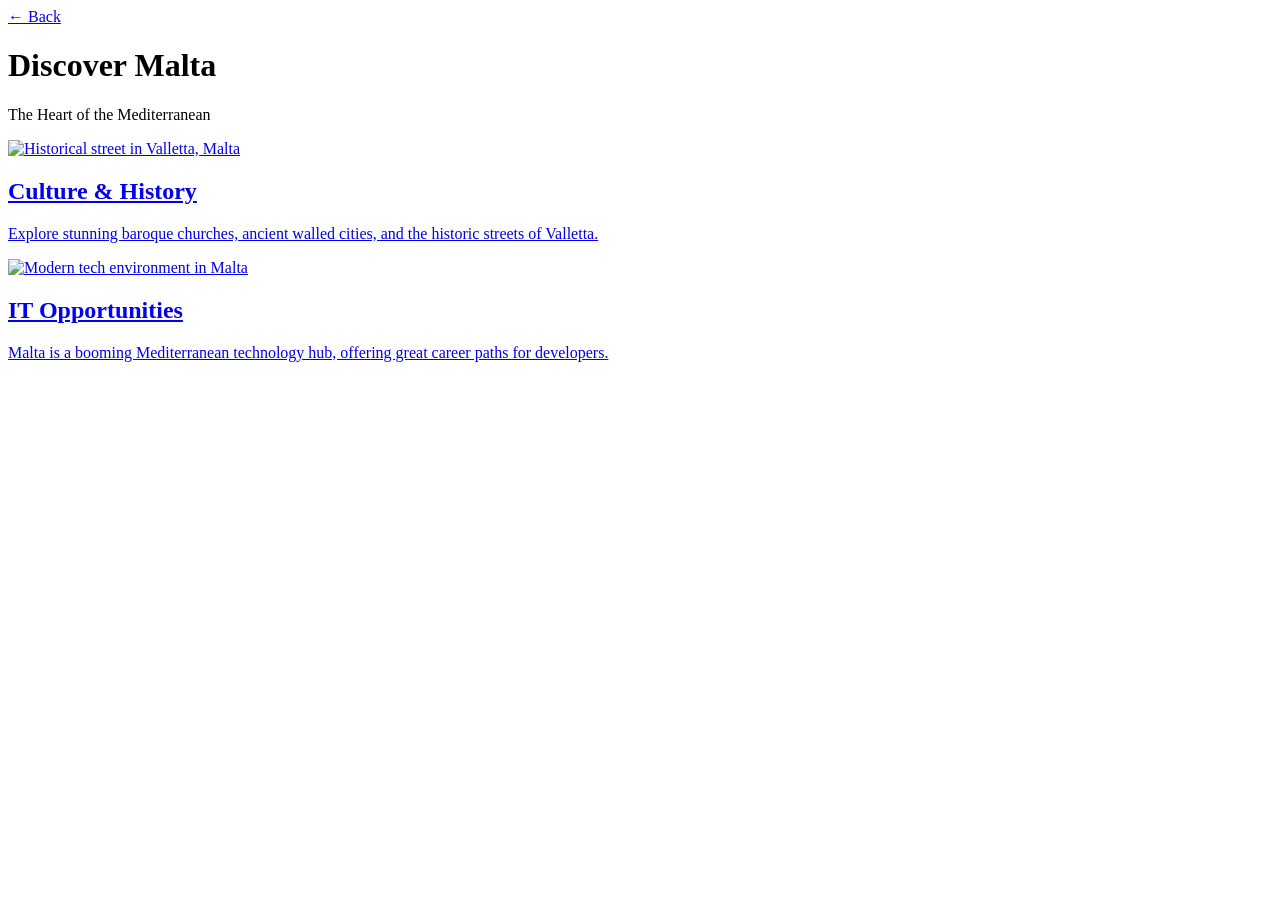
==== index.html @ b504cbeb "index.html" ====
<!DOCTYPE html>
<html lang="en">
<head>
    <meta charset="UTF-8">
    <meta name="viewport" content="width=device-width, initial-scale=1.0">
    <title>Discover Malta - Tourism Guide</title>
    <!-- Ajustado para 'style.css' conforme você organizou na sua pasta -->
    <link rel="stylesheet" href="css/style.css"> 
</head>
<body>

    <!-- Back button connected to your homepage -->
    <a href="index.html" class="back-btn">← Back</a>

    <header class="main-header">
        <h1>Discover Malta</h1>
        <p class="subtitle">The Heart of the Mediterranean</p>
    </header>

    <main class="container">
        <!-- The 'cards-grid' container activates your CSS columns -->
        <div class="cards-grid">
            
            <!-- CARD 1: CULTURE -->
            <a href="#" class="card-discreto">
                <div class="card-image-wrapper">
                    <!-- Replace 'culture.jpg' with your real image path later -->
                    <img src="culture.jpg" class="card-thumb" alt="Historical street in Valletta, Malta">
                </div>
                <div class="card-content">
                    <h2>Culture & History</h2>
                    <p>Explore stunning baroque churches, ancient walled cities, and the historic streets of Valletta.</p>
                </div>
            </a>

            <!-- CARD 2: TECH HUB / OPPORTUNITIES -->
            <a href="#" class="card-discreto">
                <div class="card-image-wrapper">
                    <!-- Replace 'tech.jpg' with your real image path later -->
                    <img src="tech.jpg" class="card-thumb" alt="Modern tech environment in Malta">
                </div>
                <div class="card-content">
                    <h2>IT Opportunities</h2>
                    <p>Malta is a booming Mediterranean technology hub, offering great career paths for developers.</p>
                </div>
            </a>

        </div>
    </main>

</body>
</html>
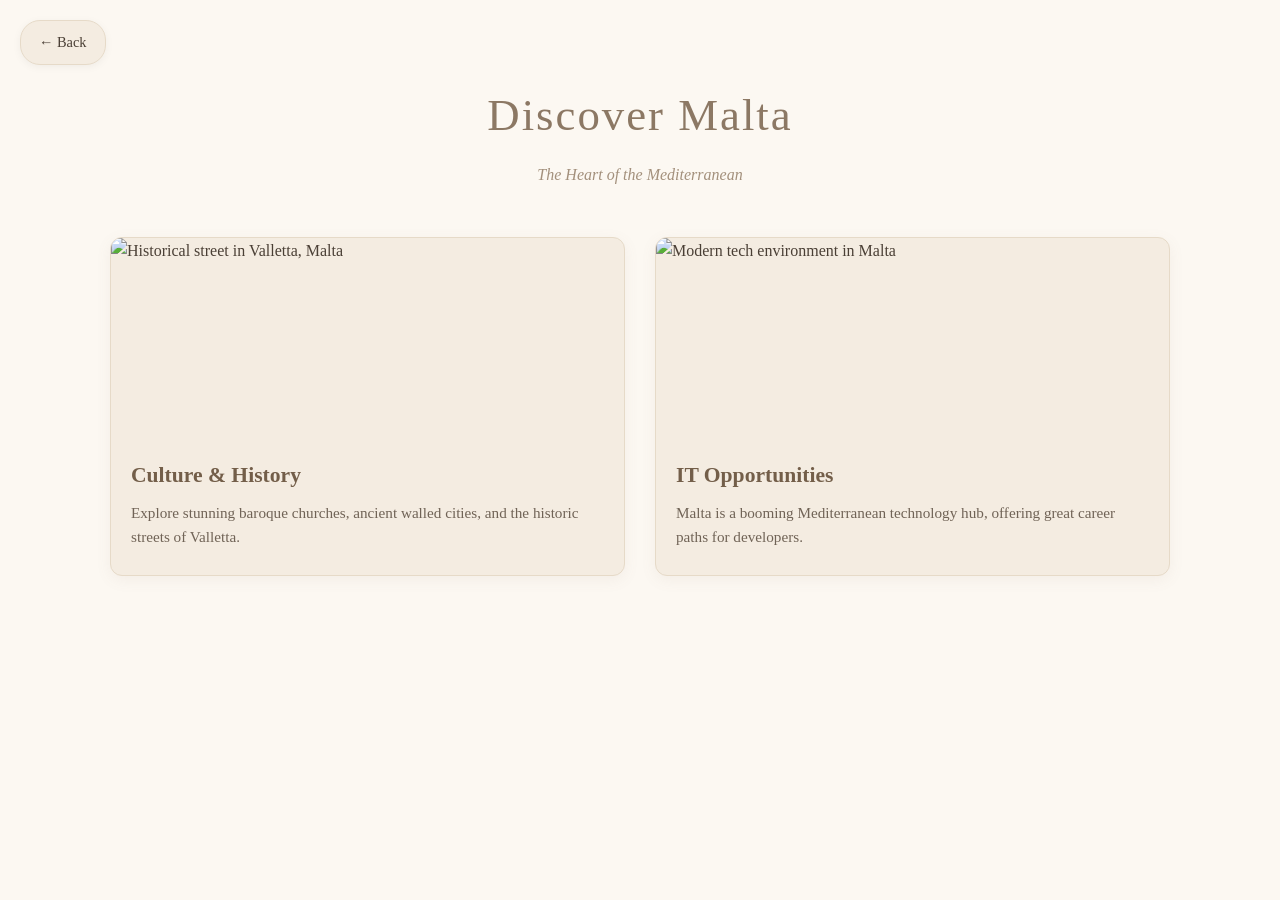
==== commit 02de6fea: "index.html" ====
--- a/index.html
+++ b/index.html
@@ -5,7 +5,7 @@
     <meta name="viewport" content="width=device-width, initial-scale=1.0">
     <title>Discover Malta - Tourism Guide</title>
     <!-- Ajustado para 'style.css' conforme você organizou na sua pasta -->
-    <link rel="stylesheet" href="css/style.css"> 
+    <link rel="stylesheet" href="style.css"> 
 </head>
 <body>
 
--- a/style.css
+++ b/style.css
@@ -0,0 +1,393 @@
+/* ==========================================
+   Configurações Gerais e Cores de Malta
+   ========================================== */
+* {
+    margin: 0;
+    padding: 0;
+    box-sizing: border-box;
+    font-family: 'Segoe UI', Georgia, serif;
+}
+
+body {
+    background-color: #fcf8f2; /* Creme suave */
+    color: #4a3f35; /* Marrom escuro */
+    transition: background-color 0.3s ease, color 0.3s ease, opacity 0.3s ease;
+    min-height: 100vh;
+}
+
+/* Cabeçalho Principal */
+.main-header {
+    text-align: center;
+    padding: 80px 20px 20px 20px;
+}
+
+.main-header h1 {
+    font-size: 2.8rem;
+    color: #8c7864; /* Tom de pedra calcária escura */
+    font-weight: 400;
+    letter-spacing: 2px;
+    margin-bottom: 10px;
+}
+
+.main-header .subtitle {
+    font-size: 1rem;
+    color: #a3907c;
+    font-style: italic;
+}
+
+/* ==========================================
+   Grid de Cards de Alto Impacto
+   ========================================== */
+.container {
+    max-width: 1100px;
+    margin: 0 auto;
+    padding: 30px 20px;
+}
+
+.cards-grid {
+    display: grid;
+    grid-template-columns: repeat(auto-fit, minmax(300px, 1fr));
+    gap: 30px;
+}
+
+/* ==========================================
+   Estilo do Card com Imagem Total
+   ========================================== */
+.card-discreto {
+    background-color: #f4ece1; /* Bege calcário */
+    border: 1px solid #e6dac8;
+    border-radius: 12px;
+    text-decoration: none;
+    color: #4a3f35;
+    display: flex;
+    flex-direction: column;
+    overflow: hidden; /* Corta a imagem nas bordas arredondadas do card */
+    box-shadow: 0 4px 15px rgba(140, 120, 100, 0.08);
+    transition: transform 0.3s ease, box-shadow 0.3s ease, background-color 0.3s ease;
+}
+
+.card-discreto:hover {
+    background-color: #ebe0cf;
+    transform: translateY(-6px) !important;
+    box-shadow: 0 12px 24px rgba(140, 120, 100, 0.18);
+}
+
+/* Container da Imagem ocupando 100% de largura */
+.card-image-wrapper {
+    width: 100%;
+    height: 200px;
+    overflow: hidden;
+}
+
+.card-thumb {
+    width: 100%;
+    height: 100%;
+    object-fit: cover; /* Preenche o espaço proporcionalmente sem distorcer */
+    transition: transform 0.5s ease;
+}
+
+/* Efeito de zoom sutil na foto */
+.card-discreto:hover .card-thumb {
+    transform: scale(1.05);
+}
+
+/* Conteúdo de Texto abaixo da Imagem */
+/* ==========================================
+   Estilo Corrigido do Card (Sem corte de texto)
+   ========================================== */
+.card-discreto {
+    background-color: #f4ece1;
+    border: 1px solid #e6dac8;
+    border-radius: 12px;
+    text-decoration: none;
+    color: #4a3f35;
+    display: flex;
+    flex-direction: column;
+    overflow: hidden;
+    height: 100%; /* Garante que todos os cards do grid tenham a mesma altura */
+    box-shadow: 0 4px 15px rgba(140, 120, 100, 0.08);
+    transition: transform 0.3s ease, box-shadow 0.3s ease, background-color 0.3s ease;
+}
+
+.card-discreto:hover {
+    background-color: #ebe0cf;
+    transform: translateY(-6px) !important;
+    box-shadow: 0 12px 24px rgba(140, 120, 100, 0.18);
+}
+
+/* Área de texto flexível que se expande se o texto for longo */
+.card-content {
+    padding: 25px 20px;
+    text-align: left;
+    flex-grow: 1; /* Empurra o card para baixo se houver muito texto */
+    display: flex;
+    flex-direction: column;
+    justify-content: flex-start; /* Alinha o texto do topo para o final */
+}
+
+.card-content h2 {
+    font-size: 1.35rem;
+    color: #735e49;
+    margin-bottom: 12px;
+    font-weight: 600;
+    line-height: 1.2; /* Evita que títulos compridos comam palavras */
+}
+
+.card-content p {
+    font-size: 0.95rem;
+    color: #706356;
+    line-height: 1.6; /* Dá espaço respirável para os parágrafos */
+    word-wrap: break-word; /* Força a quebra de palavras longas se necessário */
+}
+
+
+/* ==========================================
+   Botão de Acessibilidade Fixado
+   ========================================== */
+.contrast-btn {
+    position: fixed;
+    top: 20px;
+    right: 20px;
+    background: #f4ece1;
+    border: 1px solid #e6dac8;
+    padding: 10px;
+    border-radius: 50%;
+    cursor: pointer;
+    font-size: 1.1rem;
+    z-index: 10;
+    box-shadow: 0 2px 5px rgba(0,0,0,0.1);
+}
+
+body.high-contrast {
+    background-color: #1a1510;
+    color: #fff6eb;
+}
+
+body.high-contrast .card-discreto {
+    background-color: #2d251e;
+    border-color: #4a3f35;
+    color: #fff6eb;
+}
+
+body.high-contrast .card-content h2,
+body.high-contrast .main-header h1 {
+    color: #dfcfbe;
+}
+/* ==========================================
+   Correção para as Páginas Internas (Fim do texto cortado)
+   ========================================== */
+/* ==========================================
+
+
+<!-- ==========================================
+   CONSERTO DEFINITIVO DE IMAGENS E LEGENDAS
+========================================== -->
+<style>
+    /* ==========================================
+       RESET EXCLUSIVO E TOTAL CONTRA CONFLITOS
+       ========================================== */
+    * {
+        margin: 0;
+        padding: 0;
+        box-sizing: border-box;
+        font-family: 'Segoe UI', Georgia, serif;
+    }
+
+    body {
+        background-color: #fcf8f2;
+        color: #4a3f35;
+        line-height: 1.6;
+    }
+
+    /* Botão Voltar */
+    .back-btn {
+        position: fixed;
+        top: 20px;
+        left: 20px;
+        background-color: #f4ece1;
+        border: 1px solid #e6dac8;
+        color: #4a3f35;
+        text-decoration: none;
+        padding: 10px 18px;
+        border-radius: 20px;
+        font-size: 0.9rem;
+        box-shadow: 0 2px 8px rgba(0,0,0,0.05);
+        z-index: 10;
+        transition: all 0.2s ease;
+    }
+
+    .back-btn:hover {
+        background-color: #ebe0cf;
+        transform: translateX(-3px);
+    }
+
+    .header-section {
+        text-align: center;
+        padding: 100px 20px 40px 20px;
+        max-width: 800px;
+        margin: 0 auto;
+    }
+
+    .header-section h1 {
+        font-size: 2.5rem;
+        color: #8c7864;
+        font-weight: 400;
+        letter-spacing: 1px;
+        margin-bottom: 15px;
+    }
+
+    .header-section p {
+        font-size: 1.05rem;
+        color: #a3907c;
+        font-style: italic;
+    }
+
+    .main-container {
+        max-width: 1000px;
+        margin: 0 auto;
+        padding: 20px;
+    }
+
+    .info-card {
+        background-color: #f4ece1;
+        border: 1px solid #e6dac8;
+        border-radius: 12px;
+        overflow: hidden;
+        margin-bottom: 50px;
+        box-shadow: 0 4px 15px rgba(140, 120, 100, 0.05);
+        display: flex;
+        flex-direction: column;
+    }
+
+    /* ==========================================
+       ATIVANDO AS BOLINHAS COMPACTAS E HARMONIOSAS
+       ========================================== */
+    
+    /* Centraliza o container da bolinha no topo do conteúdo */
+    .lagoon-image-wrapper, .solo-image-wrapper {
+        width: 100% !important;
+        height: auto !important;
+        display: flex !important;
+        justify-content: center !important;
+        align-items: center !important;
+        padding-top: 30px !important; /* Dá um espaço elegante no topo do card */
+        background-color: transparent !important;
+    }
+
+    /* Força as imagens a virarem círculos perfeitos e menores */
+    .lagoon-image-wrapper img, .solo-image-wrapper img {
+        width: 110px !important;  /* Tamanho menor e muito sutil */
+        height: 110px !important; /* Altura idêntica para manter o círculo */
+        border-radius: 50% !important; /* MÁGICA: Transforma em bolinha perfeita */
+        object-fit: cover !important;  /* Centraliza a paisagem dentro do círculo */
+        border: 3px solid #8c7864 !important; /* Borda fina elegante na cor de Malta */
+        box-shadow: 0 4px 10px rgba(140, 120, 100, 0.15) !important;
+        display: block !important;
+    }
+
+    .card-padding {
+        padding: 20px 30px 30px 30px; /* Ajustado o topo para o texto respirar */
+    }
+
+    .info-card h2 {
+        font-size: 1.6rem;
+        color: #735e49;
+        margin-bottom: 5px;
+        text-align: center; /* Centralizado combina mais com o estilo de bolinha */
+    }
+
+    .location-tag {
+        display: block;
+        width: max-content;
+        margin: 5px auto 15px auto; /* Centraliza a tag abaixo do título */
+        background-color: #dfcfbe;
+        color: #5c4f43;
+        padding: 3px 10px;
+        border-radius: 4px;
+        font-size: 0.8rem;
+        font-weight: bold;
+    }
+
+    .card-text {
+        font-size: 0.95rem;
+        color: #4a3f35;
+        text-align: left;
+    }
+
+    /* ==========================================
+       GALERIA MENOR INFERIOR (BOLINHAS TAMBÉM)
+       ========================================== */
+    .image-gallery {
+        display: grid;
+        grid-template-columns: repeat(auto-fit, minmax(240px, 1fr));
+        gap: 20px;
+        padding: 0 30px 30px 30px;
+    }
+
+    .gallery-item {
+        background: #fcf8f2;
+        border: 1px solid #e6dac8;
+        border-radius: 8px;
+        overflow: hidden;
+        display: flex;
+        flex-direction: column;
+        align-items: center; /* Centraliza a bolinha interna */
+        padding-top: 20px;
+    }
+
+    /* Transforma as imagens menores da galeria em bolinhas também */
+    .gallery-item img {
+        width: 80px !important;
+        height: 80px !important;
+        border-radius: 50% !important; /* Bolinha perfeita */
+        border: 2px solid #8c7864 !important;
+        object-fit: cover !important;
+        display: block !important;
+    }
+
+    .item-caption {
+        padding: 12px;
+        font-size: 0.85rem;
+        color: #706356;
+        text-align: center;
+        background-color: transparent;
+        word-wrap: break-word;
+    }
+</style>
+/* ==========================================
+   NOVA ESTRUTURA PARA AS MÍDIAS DOS CARDS 
+   ========================================== */
+.card-media {
+    width: 100% !important;
+    height: 200px !important; /* Mantém a altura dos cards alinhada */
+    overflow: hidden !important;
+    margin: 0 !important;
+    padding: 0 !important;
+    display: block !important;
+}
+
+.card-media img {
+    width: 100% !important;
+    height: 100% !important;
+    object-fit: cover !important;
+}
+/* CONSERTO DO VÍDEO GIGANTE DO CELULAR */
+.video-wrapper { 
+    width: 100% !important; 
+    max-width: 440px !important; /* Encolhe o vídeo para um tamanho super elegante */
+    height: auto !important; 
+    margin: 20px auto 30px auto !important; /* Centraliza o vídeo no meio do card */
+    border-radius: 8px !important; 
+    overflow: hidden !important; 
+    border: 1px solid #e6dac8 !important; 
+    box-shadow: 0 4px 12px rgba(140, 120, 100, 0.1) !important; 
+}
+
+.video-wrapper video { 
+    width: 100% !important; 
+    height: auto !important; 
+    display: block !important; 
+    object-fit: contain !important; /* Respeita a proporção original do celular */
+}
+
+
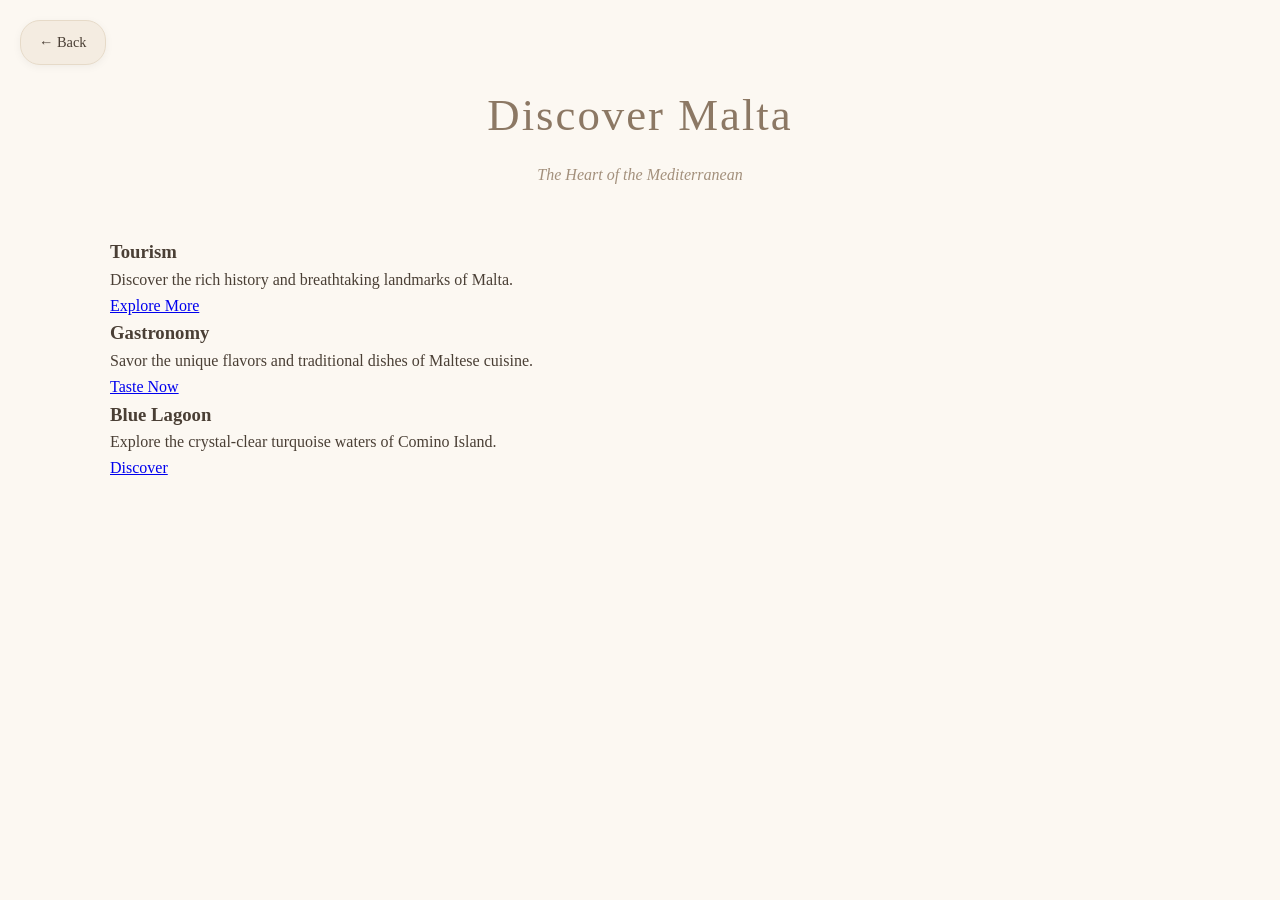
==== commit 243b0efd: "index.html" ====
--- a/index.html
+++ b/index.html
@@ -20,29 +20,32 @@
     <main class="container">
         <!-- The 'cards-grid' container activates your CSS columns -->
         <div class="cards-grid">
-            
-            <!-- CARD 1: CULTURE -->
-            <a href="#" class="card-discreto">
-                <div class="card-image-wrapper">
-                    <!-- Replace 'culture.jpg' with your real image path later -->
-                    <img src="culture.jpg" class="card-thumb" alt="Historical street in Valletta, Malta">
-                </div>
-                <div class="card-content">
-                    <h2>Culture & History</h2>
-                    <p>Explore stunning baroque churches, ancient walled cities, and the historic streets of Valletta.</p>
-                </div>
-            </a>
+            <!-- Main container for the cards -->
+<section class="cards-container">
 
-            <!-- CARD 2: TECH HUB / OPPORTUNITIES -->
-            <a href="#" class="card-discreto">
-                <div class="card-image-wrapper">
-                    <!-- Replace 'tech.jpg' with your real image path later -->
-                    <img src="tech.jpg" class="card-thumb" alt="Modern tech environment in Malta">
-                </div>
-                <div class="card-content">
-                    <h2>IT Opportunities</h2>
-                    <p>Malta is a booming Mediterranean technology hub, offering great career paths for developers.</p>
-                </div>
+    <!-- Card 1: Tourism -->
+    <div class="card">
+        <h3>Tourism</h3>
+        <p>Discover the rich history and breathtaking landmarks of Malta.</p>
+        <a href="tourism.html" class="card-btn">Explore More</a>
+    </div>
+
+    <!-- Card 2: Gastronomy -->
+    <div class="card">
+        <h3>Gastronomy</h3>
+        <p>Savor the unique flavors and traditional dishes of Maltese cuisine.</p>
+        <a href="gastronomy.html" class="card-btn">Taste Now</a>
+    </div>
+
+    <!-- Card 3: Blue Lagoon -->
+    <div class="card">
+        <h3>Blue Lagoon</h3>
+        <p>Explore the crystal-clear turquoise waters of Comino Island.</p>
+        <a href="bluelagoon.html" class="card-btn">Discover</a>
+    </div>
+
+</section>                
+        </div>
             </a>
 
         </div>
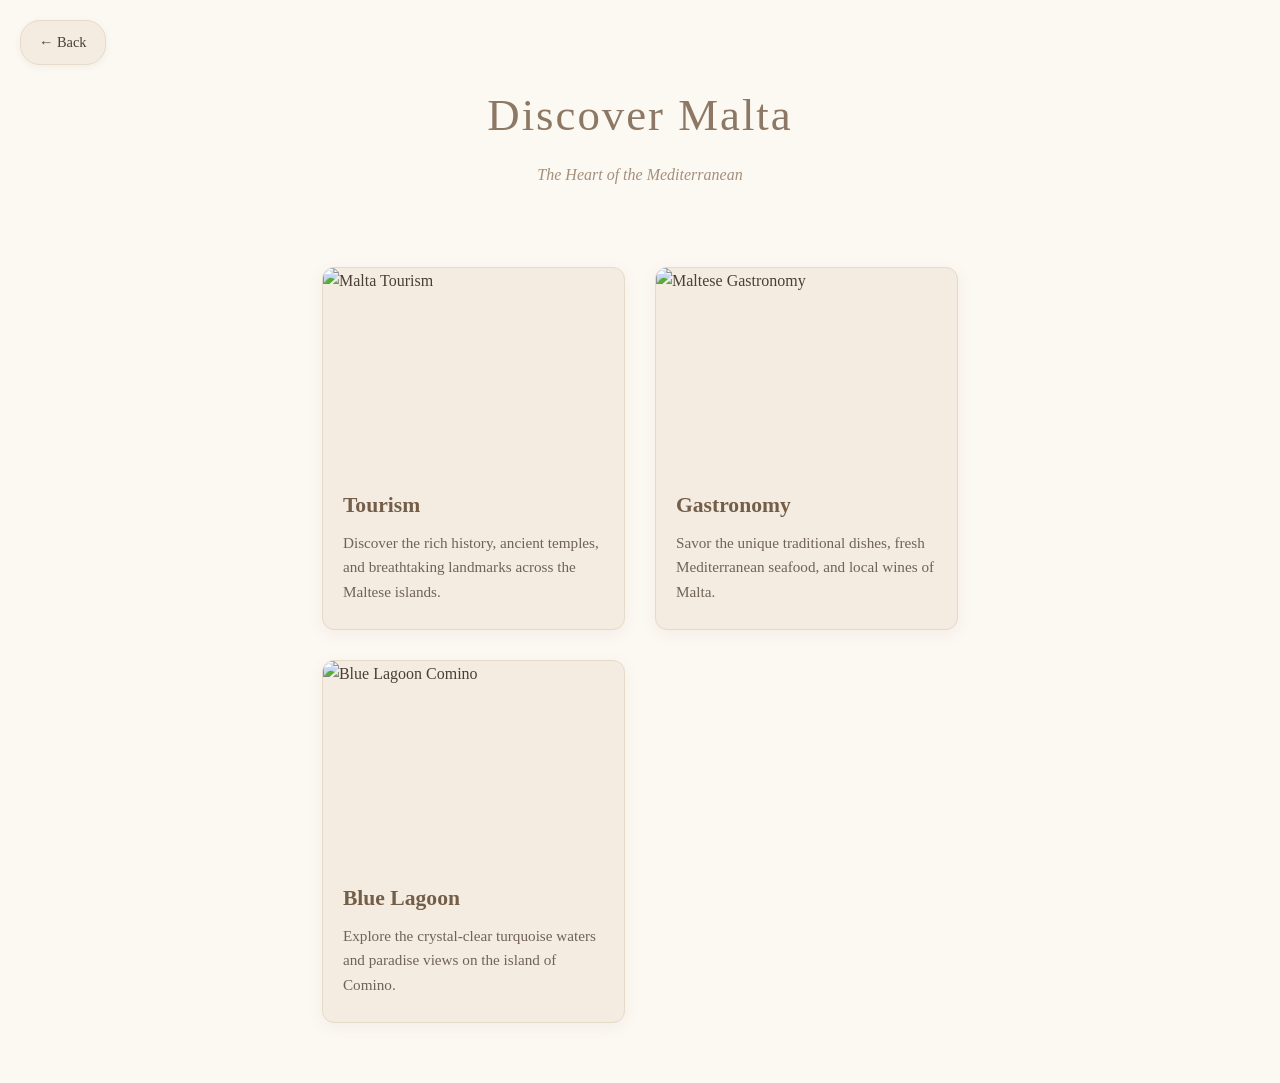
==== commit de30bb76: "index.html" ====
--- a/index.html
+++ b/index.html
@@ -21,35 +21,50 @@
         <!-- The 'cards-grid' container activates your CSS columns -->
         <div class="cards-grid">
             <!-- Main container for the cards -->
-<section class="cards-container">
+            <!-- The container must use the "container" class to limit width and "cards-grid" to align them -->
+<main class="container">
+    <div class="cards-grid">
 
-    <!-- Card 1: Tourism -->
-    <div class="card">
-        <h3>Tourism</h3>
-        <p>Discover the rich history and breathtaking landmarks of Malta.</p>
-        <a href="tourism.html" class="card-btn">Explore More</a>
+        <!-- Card 1: Tourism -->
+        <a href="tourism.html" class="card-discreto">
+            <div class="card-image-wrapper">
+                <!-- Replace with your real image path -->
+                <img src="images/tourism-thumb.jpg" alt="Malta Tourism" class="card-thumb">
+            </div>
+            <div class="card-content">
+                <h2>Tourism</h2>
+                <p>Discover the rich history, ancient temples, and breathtaking landmarks across the Maltese islands.</p>
+            </div>
+        </a>
+
+        <!-- Card 2: Gastronomy -->
+        <a href="gastronomy.html" class="card-discreto">
+            <div class="card-image-wrapper">
+                <!-- Replace with your real image path -->
+                <img src="images/gastronomy-thumb.jpg" alt="Maltese Gastronomy" class="card-thumb">
+            </div>
+            <div class="card-content">
+                <h2>Gastronomy</h2>
+                <p>Savor the unique traditional dishes, fresh Mediterranean seafood, and local wines of Malta.</p>
+            </div>
+        </a>
+
+        <!-- Card 3: Blue Lagoon -->
+        <a href="bluelagoon.html" class="card-discreto">
+            <div class="card-image-wrapper">
+                <!-- Replace with your real image path -->
+                <img src="images/bluelagoon-thumb.jpg" alt="Blue Lagoon Comino" class="card-thumb">
+            </div>
+            <div class="card-content">
+                <h2>Blue Lagoon</h2>
+                <p>Explore the crystal-clear turquoise waters and paradise views on the island of Comino.</p>
+            </div>
+        </a>
+
     </div>
+</main>
 
-    <!-- Card 2: Gastronomy -->
-    <div class="card">
-        <h3>Gastronomy</h3>
-        <p>Savor the unique flavors and traditional dishes of Maltese cuisine.</p>
-        <a href="gastronomy.html" class="card-btn">Taste Now</a>
-    </div>
 
-    <!-- Card 3: Blue Lagoon -->
-    <div class="card">
-        <h3>Blue Lagoon</h3>
-        <p>Explore the crystal-clear turquoise waters of Comino Island.</p>
-        <a href="bluelagoon.html" class="card-btn">Discover</a>
-    </div>
-
-</section>                
-        </div>
-            </a>
-
-        </div>
-    </main>
 
 </body>
 </html>
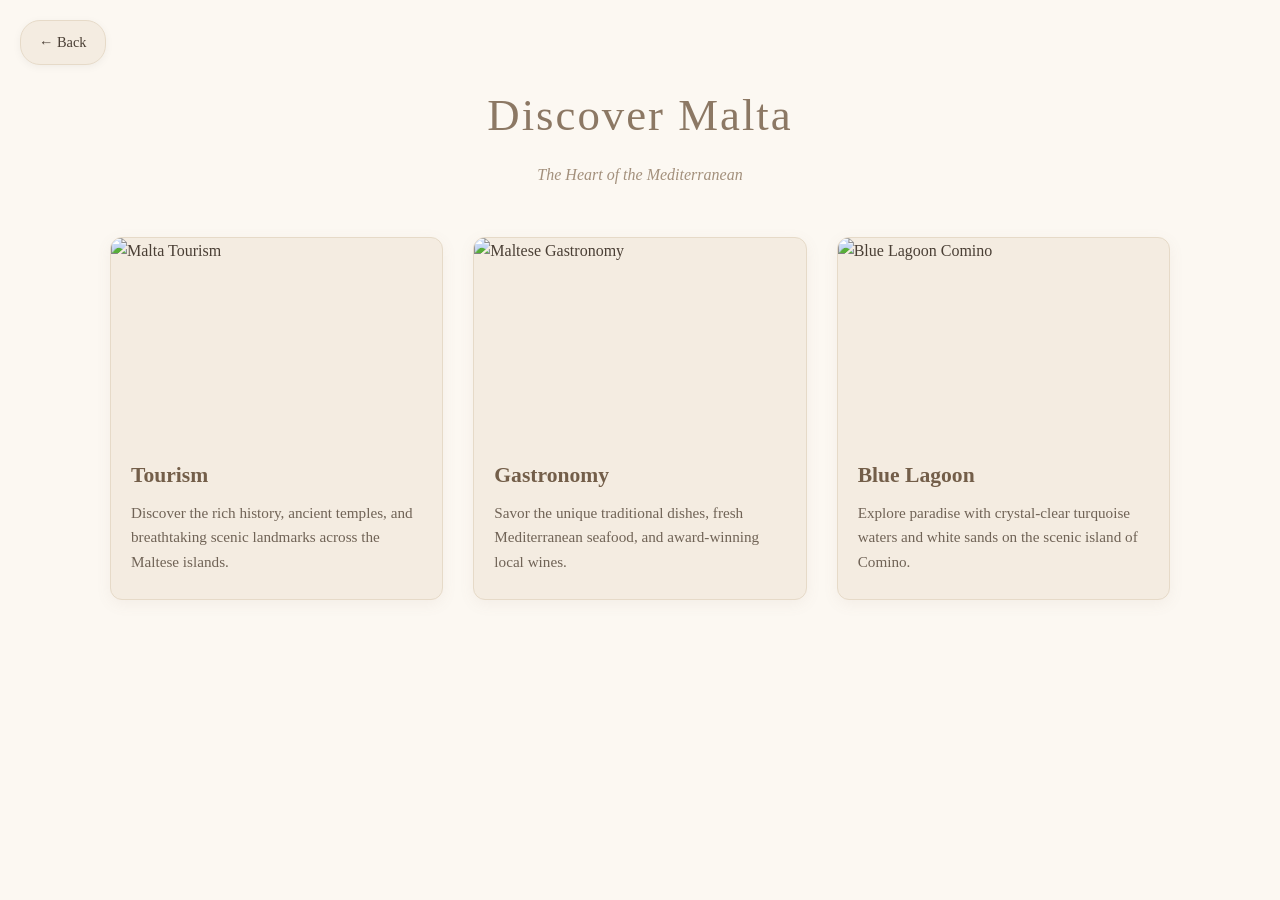
==== commit 7bc2fbfd: "index.html" ====
--- a/index.html
+++ b/index.html
@@ -16,55 +16,50 @@
         <h1>Discover Malta</h1>
         <p class="subtitle">The Heart of the Mediterranean</p>
     </header>
-
-    <main class="container">
-        <!-- The 'cards-grid' container activates your CSS columns -->
-        <div class="cards-grid">
-            <!-- Main container for the cards -->
-            <!-- The container must use the "container" class to limit width and "cards-grid" to align them -->
+    <!-- Main structural container limiting the page width -->
 <main class="container">
+    
+    <!-- This class triggers the CSS Grid to align items side-by-side -->
     <div class="cards-grid">
 
         <!-- Card 1: Tourism -->
         <a href="tourism.html" class="card-discreto">
             <div class="card-image-wrapper">
-                <!-- Replace with your real image path -->
-                <img src="images/tourism-thumb.jpg" alt="Malta Tourism" class="card-thumb">
+                <!-- Replace with your actual image path, e.g., images/tourism.jpg -->
+                <img src="st-julians1.png." alt="Malta Tourism" class="card-thumb">
             </div>
             <div class="card-content">
                 <h2>Tourism</h2>
-                <p>Discover the rich history, ancient temples, and breathtaking landmarks across the Maltese islands.</p>
+                <p>Discover the rich history, ancient temples, and breathtaking scenic landmarks across the Maltese islands.</p>
             </div>
         </a>
 
         <!-- Card 2: Gastronomy -->
         <a href="gastronomy.html" class="card-discreto">
             <div class="card-image-wrapper">
-                <!-- Replace with your real image path -->
-                <img src="images/gastronomy-thumb.jpg" alt="Maltese Gastronomy" class="card-thumb">
+                <!-- Replace with your actual image path, e.g., images/gastronomy.jpg -->
+                <img src="giorgios.png." alt="Maltese Gastronomy" class="card-thumb">
             </div>
             <div class="card-content">
                 <h2>Gastronomy</h2>
-                <p>Savor the unique traditional dishes, fresh Mediterranean seafood, and local wines of Malta.</p>
+                <p>Savor the unique traditional dishes, fresh Mediterranean seafood, and award-winning local wines.</p>
             </div>
         </a>
 
         <!-- Card 3: Blue Lagoon -->
         <a href="bluelagoon.html" class="card-discreto">
             <div class="card-image-wrapper">
-                <!-- Replace with your real image path -->
-                <img src="images/bluelagoon-thumb.jpg" alt="Blue Lagoon Comino" class="card-thumb">
+                <!-- Replace with your actual image path, e.g., images/bluelagoon.jpg -->
+                <img src="bluelagoon2.png." alt="Blue Lagoon Comino" class="card-thumb">
             </div>
             <div class="card-content">
                 <h2>Blue Lagoon</h2>
-                <p>Explore the crystal-clear turquoise waters and paradise views on the island of Comino.</p>
+                <p>Explore paradise with crystal-clear turquoise waters and white sands on the scenic island of Comino.</p>
             </div>
         </a>
 
-    </div>
-</main>
-
-
+    </div> <!-- End of cards-grid -->
+</main> <!-- End of container -->
 
 </body>
 </html>
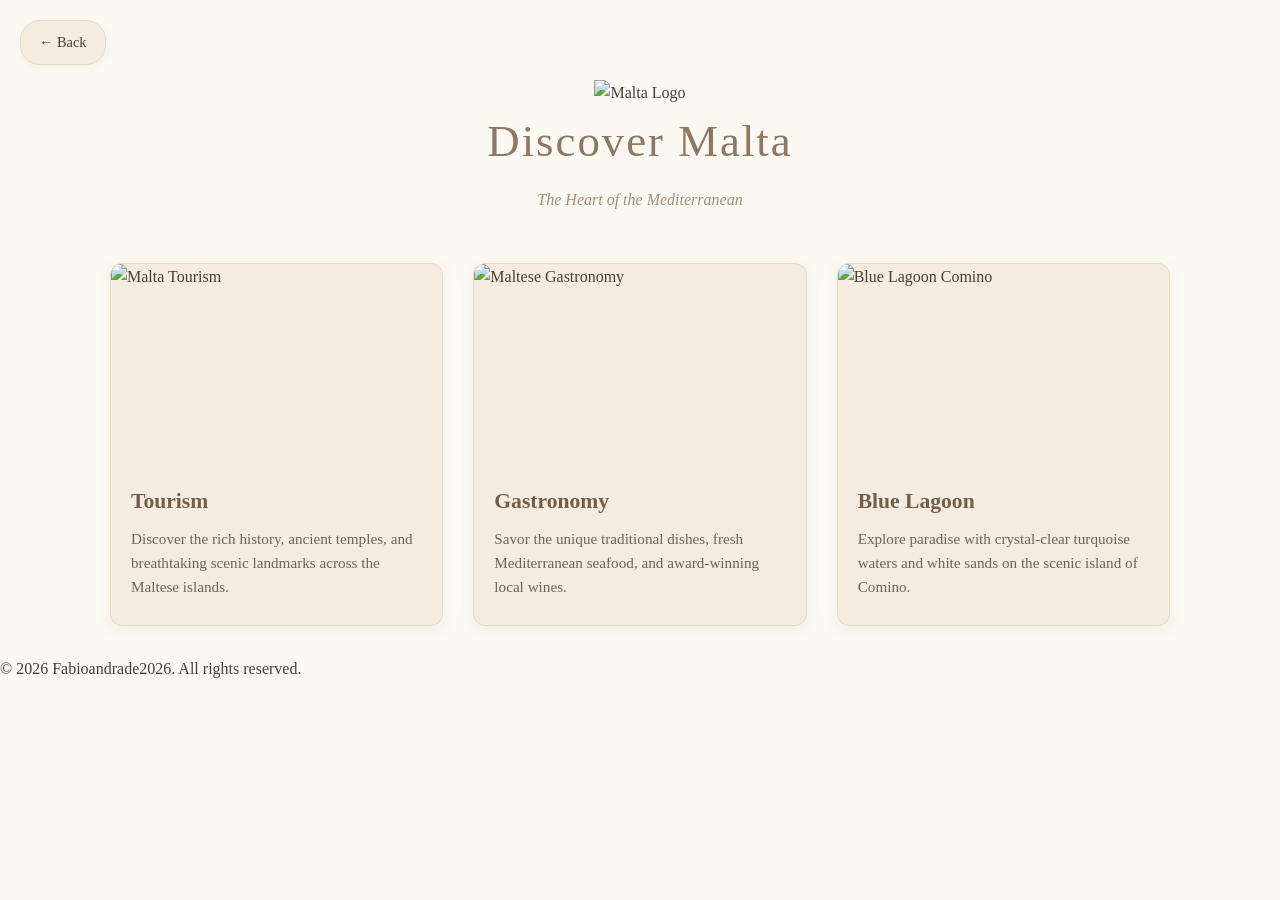
==== commit 7031547a: "index.html" ====
--- a/index.html
+++ b/index.html
@@ -11,11 +11,14 @@
 
     <!-- Back button connected to your homepage -->
     <a href="index.html" class="back-btn">← Back</a>
-
     <header class="main-header">
-        <h1>Discover Malta</h1>
-        <p class="subtitle">The Heart of the Mediterranean</p>
-    </header>
+    <!-- The logo container -->
+    <div class="logo-container">
+        <img src="logomalta.png" alt="Malta Logo" class="main-logo">
+    </div>
+    <h1>Discover Malta</h1>
+    <p class="subtitle">The Heart of the Mediterranean</p>
+</header>
     <!-- Main structural container limiting the page width -->
 <main class="container">
     
@@ -25,8 +28,8 @@
         <!-- Card 1: Tourism -->
         <a href="tourism.html" class="card-discreto">
             <div class="card-image-wrapper">
-                <!-- Replace with your actual image path, e.g., images/tourism.jpg -->
-                <img src="st-julians1.png." alt="Malta Tourism" class="card-thumb">
+                <!-- Replace with your actual image path, e.g., st-jutians1.png -->
+                <img src="st-julians1.png" alt="Malta Tourism" class="card-thumb">
             </div>
             <div class="card-content">
                 <h2>Tourism</h2>
@@ -37,8 +40,8 @@
         <!-- Card 2: Gastronomy -->
         <a href="gastronomy.html" class="card-discreto">
             <div class="card-image-wrapper">
-                <!-- Replace with your actual image path, e.g., images/gastronomy.jpg -->
-                <img src="giorgios.png." alt="Maltese Gastronomy" class="card-thumb">
+                <!-- Replace with your actual image path, e.g., giorgios.png -->
+                <img src="giorgios.png" alt="Maltese Gastronomy" class="card-thumb">
             </div>
             <div class="card-content">
                 <h2>Gastronomy</h2>
@@ -49,17 +52,26 @@
         <!-- Card 3: Blue Lagoon -->
         <a href="bluelagoon.html" class="card-discreto">
             <div class="card-image-wrapper">
-                <!-- Replace with your actual image path, e.g., images/bluelagoon.jpg -->
-                <img src="bluelagoon2.png." alt="Blue Lagoon Comino" class="card-thumb">
+                <!-- Replace with your actual image path, e.g., images/bluelagoon2.png -->
+                <img src="bluelagoon2.png" alt="Blue Lagoon Comino" class="card-thumb">
             </div>
             <div class="card-content">
                 <h2>Blue Lagoon</h2>
                 <p>Explore paradise with crystal-clear turquoise waters and white sands on the scenic island of Comino.</p>
             </div>
         </a>
+        </div> <!-- End of cards-grid -->
+</main> <!-- End of container -->
 
-    </div> <!-- End of cards-grid -->
-</main> <!-- End of container -->
+<!-- O RODAPÉ DEVE FICAR AQUI, ANTES DE FECHAR O BODY -->
+<footer class="main-footer">
+    <p>&copy; 2026 Fabioandrade2026. All rights reserved.</p>
+</footer>
+
+</body>
+</html>
+
+    
 
 </body>
 </html>
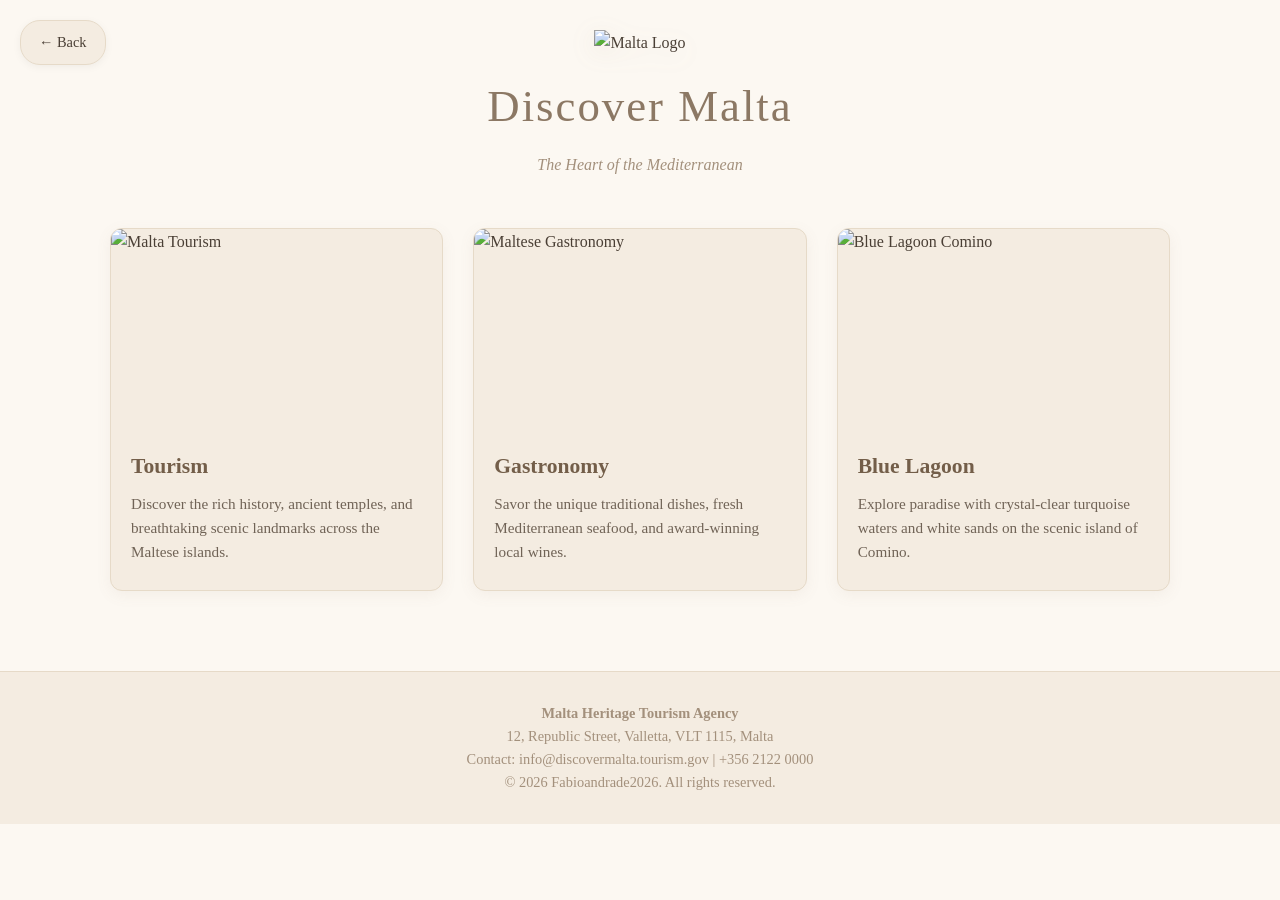
==== commit 854dd075: "index.html" ====
--- a/index.html
+++ b/index.html
@@ -65,13 +65,16 @@
 
 <!-- O RODAPÉ DEVE FICAR AQUI, ANTES DE FECHAR O BODY -->
 <footer class="main-footer">
-    <p>&copy; 2026 Fabioandrade2026. All rights reserved.</p>
+    <!-- Fictional Agency Information -->
+    <div class="footer-info">
+        <p><strong>Malta Heritage Tourism Agency</strong></p>
+        <p>12, Republic Street, Valletta, VLT 1115, Malta</p>
+        <p>Contact: info@discovermalta.tourism.gov | +356 2122 0000</p>
+    </div>
+    <div class="footer-copyright">
+        <p>&copy; 2026 Fabioandrade2026. All rights reserved.</p>
+    </div>
 </footer>
-
-</body>
-</html>
-
-    
 
 </body>
 </html>
--- a/style.css
+++ b/style.css
@@ -1,6 +1,6 @@
-/* ==========================================
-   Configurações Gerais e Cores de Malta
-   ========================================== */
+/* ==========================================================================
+   1. RESET GLOBAL E CONFIGURAÇÕES DE NAVEGAÇÃO
+   ========================================================================== */
 * {
     margin: 0;
     padding: 0;
@@ -11,139 +11,34 @@
 body {
     background-color: #fcf8f2; /* Creme suave */
     color: #4a3f35; /* Marrom escuro */
+    line-height: 1.6;
     transition: background-color 0.3s ease, color 0.3s ease, opacity 0.3s ease;
     min-height: 100vh;
 }
 
-/* Cabeçalho Principal */
-.main-header {
-    text-align: center;
-    padding: 80px 20px 20px 20px;
-}
-
-.main-header h1 {
-    font-size: 2.8rem;
-    color: #8c7864; /* Tom de pedra calcária escura */
-    font-weight: 400;
-    letter-spacing: 2px;
-    margin-bottom: 10px;
-}
-
-.main-header .subtitle {
-    font-size: 1rem;
-    color: #a3907c;
-    font-style: italic;
-}
-
-/* ==========================================
-   Grid de Cards de Alto Impacto
-   ========================================== */
-.container {
-    max-width: 1100px;
-    margin: 0 auto;
-    padding: 30px 20px;
-}
-
-.cards-grid {
-    display: grid;
-    grid-template-columns: repeat(auto-fit, minmax(300px, 1fr));
-    gap: 30px;
-}
-
-/* ==========================================
-   Estilo do Card com Imagem Total
-   ========================================== */
-.card-discreto {
-    background-color: #f4ece1; /* Bege calcário */
-    border: 1px solid #e6dac8;
-    border-radius: 12px;
-    text-decoration: none;
-    color: #4a3f35;
-    display: flex;
-    flex-direction: column;
-    overflow: hidden; /* Corta a imagem nas bordas arredondadas do card */
-    box-shadow: 0 4px 15px rgba(140, 120, 100, 0.08);
-    transition: transform 0.3s ease, box-shadow 0.3s ease, background-color 0.3s ease;
-}
-
-.card-discreto:hover {
-    background-color: #ebe0cf;
-    transform: translateY(-6px) !important;
-    box-shadow: 0 12px 24px rgba(140, 120, 100, 0.18);
-}
-
-/* Container da Imagem ocupando 100% de largura */
-.card-image-wrapper {
-    width: 100%;
-    height: 200px;
-    overflow: hidden;
-}
-
-.card-thumb {
-    width: 100%;
-    height: 100%;
-    object-fit: cover; /* Preenche o espaço proporcionalmente sem distorcer */
-    transition: transform 0.5s ease;
-}
-
-/* Efeito de zoom sutil na foto */
-.card-discreto:hover .card-thumb {
-    transform: scale(1.05);
-}
-
-/* Conteúdo de Texto abaixo da Imagem */
-/* ==========================================
-   Estilo Corrigido do Card (Sem corte de texto)
-   ========================================== */
-.card-discreto {
+/* Botão Voltar (Páginas Internas) */
+.back-btn {
+    position: fixed;
+    top: 20px;
+    left: 20px;
     background-color: #f4ece1;
     border: 1px solid #e6dac8;
-    border-radius: 12px;
+    color: #4a3f35;
     text-decoration: none;
-    color: #4a3f35;
-    display: flex;
-    flex-direction: column;
-    overflow: hidden;
-    height: 100%; /* Garante que todos os cards do grid tenham a mesma altura */
-    box-shadow: 0 4px 15px rgba(140, 120, 100, 0.08);
-    transition: transform 0.3s ease, box-shadow 0.3s ease, background-color 0.3s ease;
-}
-
-.card-discreto:hover {
+    padding: 10px 18px;
+    border-radius: 20px;
+    font-size: 0.9rem;
+    box-shadow: 0 2px 8px rgba(0,0,0,0.05);
+    z-index: 9999;
+    transition: all 0.2s ease;
+}
+
+.back-btn:hover {
     background-color: #ebe0cf;
-    transform: translateY(-6px) !important;
-    box-shadow: 0 12px 24px rgba(140, 120, 100, 0.18);
-}
-
-/* Área de texto flexível que se expande se o texto for longo */
-.card-content {
-    padding: 25px 20px;
-    text-align: left;
-    flex-grow: 1; /* Empurra o card para baixo se houver muito texto */
-    display: flex;
-    flex-direction: column;
-    justify-content: flex-start; /* Alinha o texto do topo para o final */
-}
-
-.card-content h2 {
-    font-size: 1.35rem;
-    color: #735e49;
-    margin-bottom: 12px;
-    font-weight: 600;
-    line-height: 1.2; /* Evita que títulos compridos comam palavras */
-}
-
-.card-content p {
-    font-size: 0.95rem;
-    color: #706356;
-    line-height: 1.6; /* Dá espaço respirável para os parágrafos */
-    word-wrap: break-word; /* Força a quebra de palavras longas se necessário */
-}
-
-
-/* ==========================================
-   Botão de Acessibilidade Fixado
-   ========================================== */
+    transform: translateX(-3px);
+}
+
+/* Botão de Alternância de Contraste */
 .contrast-btn {
     position: fixed;
     top: 20px;
@@ -154,240 +49,274 @@
     border-radius: 50%;
     cursor: pointer;
     font-size: 1.1rem;
-    z-index: 10;
+    z-index: 9999;
     box-shadow: 0 2px 5px rgba(0,0,0,0.1);
-}
-
+    transition: background-color 0.2s ease;
+}
+
+.contrast-btn:hover {
+    background-color: #e6dac8;
+}
+
+/* ==========================================================================
+   2. ESTRUTURA DE CABEÇALHOS E CONTAINERS
+   ========================================================================== */
+main-header, .header-section {
+    text-align: center;
+    padding: 30px 20px 20px 20px; /* Reduzido o topo de 60px para 30px */
+    max-width: 900px;
+    margin: 0 auto;
+}
+.main-header h1, .header-section h1 {
+    font-size: 2.8rem;
+    color: #8c7864; /* Tom de pedra calcária escura */
+    font-weight: 400;
+    letter-spacing: 2px;
+    margin-bottom: 10px;
+}
+
+.main-header .subtitle, .header-section p {
+    font-size: 1rem;
+    color: #a3907c;
+    font-style: italic;
+}
+
+.container, .main-container {
+    max-width: 1100px;
+    margin: 0 auto;
+    padding: 30px 20px;
+}
+
+.cards-grid {
+    display: grid;
+    grid-template-columns: repeat(auto-fit, minmax(300px, 1fr));
+    gap: 30px;
+}
+
+/* ==========================================================================
+   3. PADRONIZAÇÃO DOS CARDS (PÁGINA PRINCIPAL)
+   ========================================================================== */
+.card-discreto {
+    background-color: #f4ece1; /* Bege calcário */
+    border: 1px solid #e6dac8;
+    border-radius: 12px;
+    text-decoration: none;
+    color: #4a3f35;
+    display: flex;
+    flex-direction: column;
+    overflow: hidden;
+    height: 100%;
+    box-shadow: 0 4px 15px rgba(140, 120, 100, 0.08);
+    transition: transform 0.3s ease, box-shadow 0.3s ease, background-color 0.3s ease;
+}
+
+.card-discreto:hover {
+    background-color: #ebe0cf;
+    transform: translateY(-6px);
+    box-shadow: 0 12px 24px rgba(140, 120, 100, 0.18);
+}
+
+.card-image-wrapper {
+    width: 100%;
+    height: 200px;
+    overflow: hidden;
+}
+
+.card-thumb {
+    width: 100%;
+    height: 100%;
+    object-fit: cover;
+    transition: transform 0.5s ease;
+}
+
+.card-discreto:hover .card-thumb {
+    transform: scale(1.05);
+}
+
+.card-content {
+    padding: 25px 20px;
+    text-align: left;
+    flex-grow: 1;
+    display: flex;
+    flex-direction: column;
+    justify-content: flex-start;
+}
+
+.card-content h2 {
+    font-size: 1.35rem;
+    color: #735e49;
+    margin-bottom: 12px;
+    font-weight: 600;
+    line-height: 1.2;
+}
+
+.card-content p {
+    font-size: 0.95rem;
+    color: #706356;
+    line-height: 1.6;
+    word-wrap: break-word;
+}
+
+/* ==========================================================================
+   4. ESTILO DE CARDS DE INFORMAÇÃO COM IMAGENS EM CÍRCULO (BOLINHAS)
+   ========================================================================== */
+.info-card {
+    background-color: #f4ece1;
+    border: 1px solid #e6dac8;
+    border-radius: 12px;
+    overflow: hidden;
+    margin-bottom: 40px;
+    box-shadow: 0 4px 15px rgba(140, 120, 100, 0.05);
+    display: flex;
+    flex-direction: column;
+}
+
+.lagoon-image-wrapper, .solo-image-wrapper {
+    width: 100%;
+    height: auto;
+    display: flex;
+    justify-content: center;
+    align-items: center;
+    padding-top: 30px;
+    background-color: transparent;
+}
+
+/* Moldura circular para as fotos internas */
+.lagoon-image-wrapper img, .solo-image-wrapper img {
+    width: 110px;
+    height: 110px;
+    border-radius: 50%;
+    object-fit: cover;
+    border: 3px solid #8c7864;
+    box-shadow: 0 4px 10px rgba(140, 120, 100, 0.15);
+    display: block;
+}
+
+.card-padding {
+    padding: 20px 30px 30px 30px;
+}
+
+.info-card h2 {
+    font-size: 1.6rem;
+    color: #735e49;
+    margin-bottom: 5px;
+    text-align: center;
+}
+
+.location-tag {
+    display: block;
+    width: max-content;
+    margin: 5px auto 15px auto;
+    background-color: #dfcfbe;
+    color: #5c4f43;
+    padding: 4px 12px;
+    border-radius: 4px;
+    font-size: 0.8rem;
+    font-weight: bold;
+}
+
+/* ==========================================================================
+   5. ACESSIBILIDADE - MODO ALTO CONTRASTE ESCURO
+   ========================================================================== */
 body.high-contrast {
     background-color: #1a1510;
     color: #fff6eb;
 }
 
-body.high-contrast .card-discreto {
+body.high-contrast .card-discreto,
+body.high-contrast .info-card,
+body.high-contrast .back-btn,
+body.high-contrast .contrast-btn {
     background-color: #2d251e;
     border-color: #4a3f35;
     color: #fff6eb;
 }
 
 body.high-contrast .card-content h2,
-body.high-contrast .main-header h1 {
-    color: #dfcfbe;
-}
-/* ==========================================
-   Correção para as Páginas Internas (Fim do texto cortado)
-   ========================================== */
-/* ==========================================
-
-
-<!-- ==========================================
-   CONSERTO DEFINITIVO DE IMAGENS E LEGENDAS
-========================================== -->
-<style>
-    /* ==========================================
-       RESET EXCLUSIVO E TOTAL CONTRA CONFLITOS
-       ========================================== */
-    * {
-        margin: 0;
-        padding: 0;
-        box-sizing: border-box;
-        font-family: 'Segoe UI', Georgia, serif;
+body.high-contrast .info-card h2,
+body.high-contrast .main-header h1,
+body.high-contrast .header-section h1 {
+    color: #ffff00; /* Destaque em Amarelo para leitura em telas escuras */
+}
+
+body.high-contrast .card-content p,
+body.high-contrast .main-header .subtitle,
+body.high-contrast .header-section p {
+    color: #fff6eb;
+}
+
+body.high-contrast .location-tag {
+    background-color: #4a3f35;
+    color: #ffff00;
+}
+/* ==========================================================================
+   6. LOGO E ESTILIZAÇÃO DO RODAPÉ (FOOTER)
+/* Subindo o cabeçalho e reduzindo espaços vazios */
+.main-header, .header-section {
+    text-align: center;
+    padding: 30px 20px 20px 20px; /* Reduzido o topo de 60px para 30px */
+    max-width: 900px;
+    margin: 0 auto;
+}
+
+/* Deixando o container do logo mais imponente */
+.logo-container {
+    margin-bottom: 15px; 
+    text-align: center;
+    width: 100%;
+}
+
+/* Nova largura e ajuste visual do logo principal */
+.main-logo {
+    max-width: 450px;       /* Aumentado de 320px para 450px para dar impacto visual */
+    width: 95%;             /* Garante excelente adaptação em telas de celulares */
+    height: auto;
+    object-fit: contain;
+    filter: drop-shadow(0px 6px 12px rgba(140, 120, 100, 0.12));
+    transition: transform 0.3s ease;
+}
+
+/* Efeito sutil: quando o usuário passar o mouse no logo, ele aumenta levemente */
+.main-logo:hover {
+    transform: scale(1.03);
+}
+
+
+.main-footer {
+    text-align: center;
+    padding: 30px 20px;
+    margin-top: 50px;
+    border-top: 1px solid #e6dac8;
+    background-color: #f4ece1; /* Mesma cor bege dos cards para dar harmonia */
+}
+
+.main-footer p {
+    font-size: 0.9rem;
+    color: #a3907c;
+}
+
+/* ==========================================================================
+   7. MODO ESCURO AUTOMÁTICO PARA CELULAR E DISPOSITIVOS (MEDIA QUERY)
+   ========================================================================== */
+/* Se o usuário tiver o modo escuro ativo no celular, o site se adapta sozinho */
+@media (prefers-color-scheme: dark) {
+    body {
+        background-color: #1a1510;
+        color: #fff6eb;
     }
-
-    body {
-        background-color: #fcf8f2;
-        color: #4a3f35;
-        line-height: 1.6;
+    
+    .card-discreto, .main-footer {
+        background-color: #2d251e;
+        border-color: #4a3f35;
+        color: #fff6eb;
     }
-
-    /* Botão Voltar */
-    .back-btn {
-        position: fixed;
-        top: 20px;
-        left: 20px;
-        background-color: #f4ece1;
-        border: 1px solid #e6dac8;
-        color: #4a3f35;
-        text-decoration: none;
-        padding: 10px 18px;
-        border-radius: 20px;
-        font-size: 0.9rem;
-        box-shadow: 0 2px 8px rgba(0,0,0,0.05);
-        z-index: 10;
-        transition: all 0.2s ease;
+    
+    .card-content h2, .main-header h1 {
+        color: #ffff00; /* Destaca os títulos principais em amarelo suave/leitura */
     }
-
-    .back-btn:hover {
-        background-color: #ebe0cf;
-        transform: translateX(-3px);
+    
+    .card-content p, .main-header .subtitle, .main-footer p {
+        color: #dcd1c4;
     }
-
-    .header-section {
-        text-align: center;
-        padding: 100px 20px 40px 20px;
-        max-width: 800px;
-        margin: 0 auto;
-    }
-
-    .header-section h1 {
-        font-size: 2.5rem;
-        color: #8c7864;
-        font-weight: 400;
-        letter-spacing: 1px;
-        margin-bottom: 15px;
-    }
-
-    .header-section p {
-        font-size: 1.05rem;
-        color: #a3907c;
-        font-style: italic;
-    }
-
-    .main-container {
-        max-width: 1000px;
-        margin: 0 auto;
-        padding: 20px;
-    }
-
-    .info-card {
-        background-color: #f4ece1;
-        border: 1px solid #e6dac8;
-        border-radius: 12px;
-        overflow: hidden;
-        margin-bottom: 50px;
-        box-shadow: 0 4px 15px rgba(140, 120, 100, 0.05);
-        display: flex;
-        flex-direction: column;
-    }
-
-    /* ==========================================
-       ATIVANDO AS BOLINHAS COMPACTAS E HARMONIOSAS
-       ========================================== */
-    
-    /* Centraliza o container da bolinha no topo do conteúdo */
-    .lagoon-image-wrapper, .solo-image-wrapper {
-        width: 100% !important;
-        height: auto !important;
-        display: flex !important;
-        justify-content: center !important;
-        align-items: center !important;
-        padding-top: 30px !important; /* Dá um espaço elegante no topo do card */
-        background-color: transparent !important;
-    }
-
-    /* Força as imagens a virarem círculos perfeitos e menores */
-    .lagoon-image-wrapper img, .solo-image-wrapper img {
-        width: 110px !important;  /* Tamanho menor e muito sutil */
-        height: 110px !important; /* Altura idêntica para manter o círculo */
-        border-radius: 50% !important; /* MÁGICA: Transforma em bolinha perfeita */
-        object-fit: cover !important;  /* Centraliza a paisagem dentro do círculo */
-        border: 3px solid #8c7864 !important; /* Borda fina elegante na cor de Malta */
-        box-shadow: 0 4px 10px rgba(140, 120, 100, 0.15) !important;
-        display: block !important;
-    }
-
-    .card-padding {
-        padding: 20px 30px 30px 30px; /* Ajustado o topo para o texto respirar */
-    }
-
-    .info-card h2 {
-        font-size: 1.6rem;
-        color: #735e49;
-        margin-bottom: 5px;
-        text-align: center; /* Centralizado combina mais com o estilo de bolinha */
-    }
-
-    .location-tag {
-        display: block;
-        width: max-content;
-        margin: 5px auto 15px auto; /* Centraliza a tag abaixo do título */
-        background-color: #dfcfbe;
-        color: #5c4f43;
-        padding: 3px 10px;
-        border-radius: 4px;
-        font-size: 0.8rem;
-        font-weight: bold;
-    }
-
-    .card-text {
-        font-size: 0.95rem;
-        color: #4a3f35;
-        text-align: left;
-    }
-
-    /* ==========================================
-       GALERIA MENOR INFERIOR (BOLINHAS TAMBÉM)
-       ========================================== */
-    .image-gallery {
-        display: grid;
-        grid-template-columns: repeat(auto-fit, minmax(240px, 1fr));
-        gap: 20px;
-        padding: 0 30px 30px 30px;
-    }
-
-    .gallery-item {
-        background: #fcf8f2;
-        border: 1px solid #e6dac8;
-        border-radius: 8px;
-        overflow: hidden;
-        display: flex;
-        flex-direction: column;
-        align-items: center; /* Centraliza a bolinha interna */
-        padding-top: 20px;
-    }
-
-    /* Transforma as imagens menores da galeria em bolinhas também */
-    .gallery-item img {
-        width: 80px !important;
-        height: 80px !important;
-        border-radius: 50% !important; /* Bolinha perfeita */
-        border: 2px solid #8c7864 !important;
-        object-fit: cover !important;
-        display: block !important;
-    }
-
-    .item-caption {
-        padding: 12px;
-        font-size: 0.85rem;
-        color: #706356;
-        text-align: center;
-        background-color: transparent;
-        word-wrap: break-word;
-    }
-</style>
-/* ==========================================
-   NOVA ESTRUTURA PARA AS MÍDIAS DOS CARDS 
-   ========================================== */
-.card-media {
-    width: 100% !important;
-    height: 200px !important; /* Mantém a altura dos cards alinhada */
-    overflow: hidden !important;
-    margin: 0 !important;
-    padding: 0 !important;
-    display: block !important;
-}
-
-.card-media img {
-    width: 100% !important;
-    height: 100% !important;
-    object-fit: cover !important;
-}
-/* CONSERTO DO VÍDEO GIGANTE DO CELULAR */
-.video-wrapper { 
-    width: 100% !important; 
-    max-width: 440px !important; /* Encolhe o vídeo para um tamanho super elegante */
-    height: auto !important; 
-    margin: 20px auto 30px auto !important; /* Centraliza o vídeo no meio do card */
-    border-radius: 8px !important; 
-    overflow: hidden !important; 
-    border: 1px solid #e6dac8 !important; 
-    box-shadow: 0 4px 12px rgba(140, 120, 100, 0.1) !important; 
-}
-
-.video-wrapper video { 
-    width: 100% !important; 
-    height: auto !important; 
-    display: block !important; 
-    object-fit: contain !important; /* Respeita a proporção original do celular */
-}
-
-
+}
+
